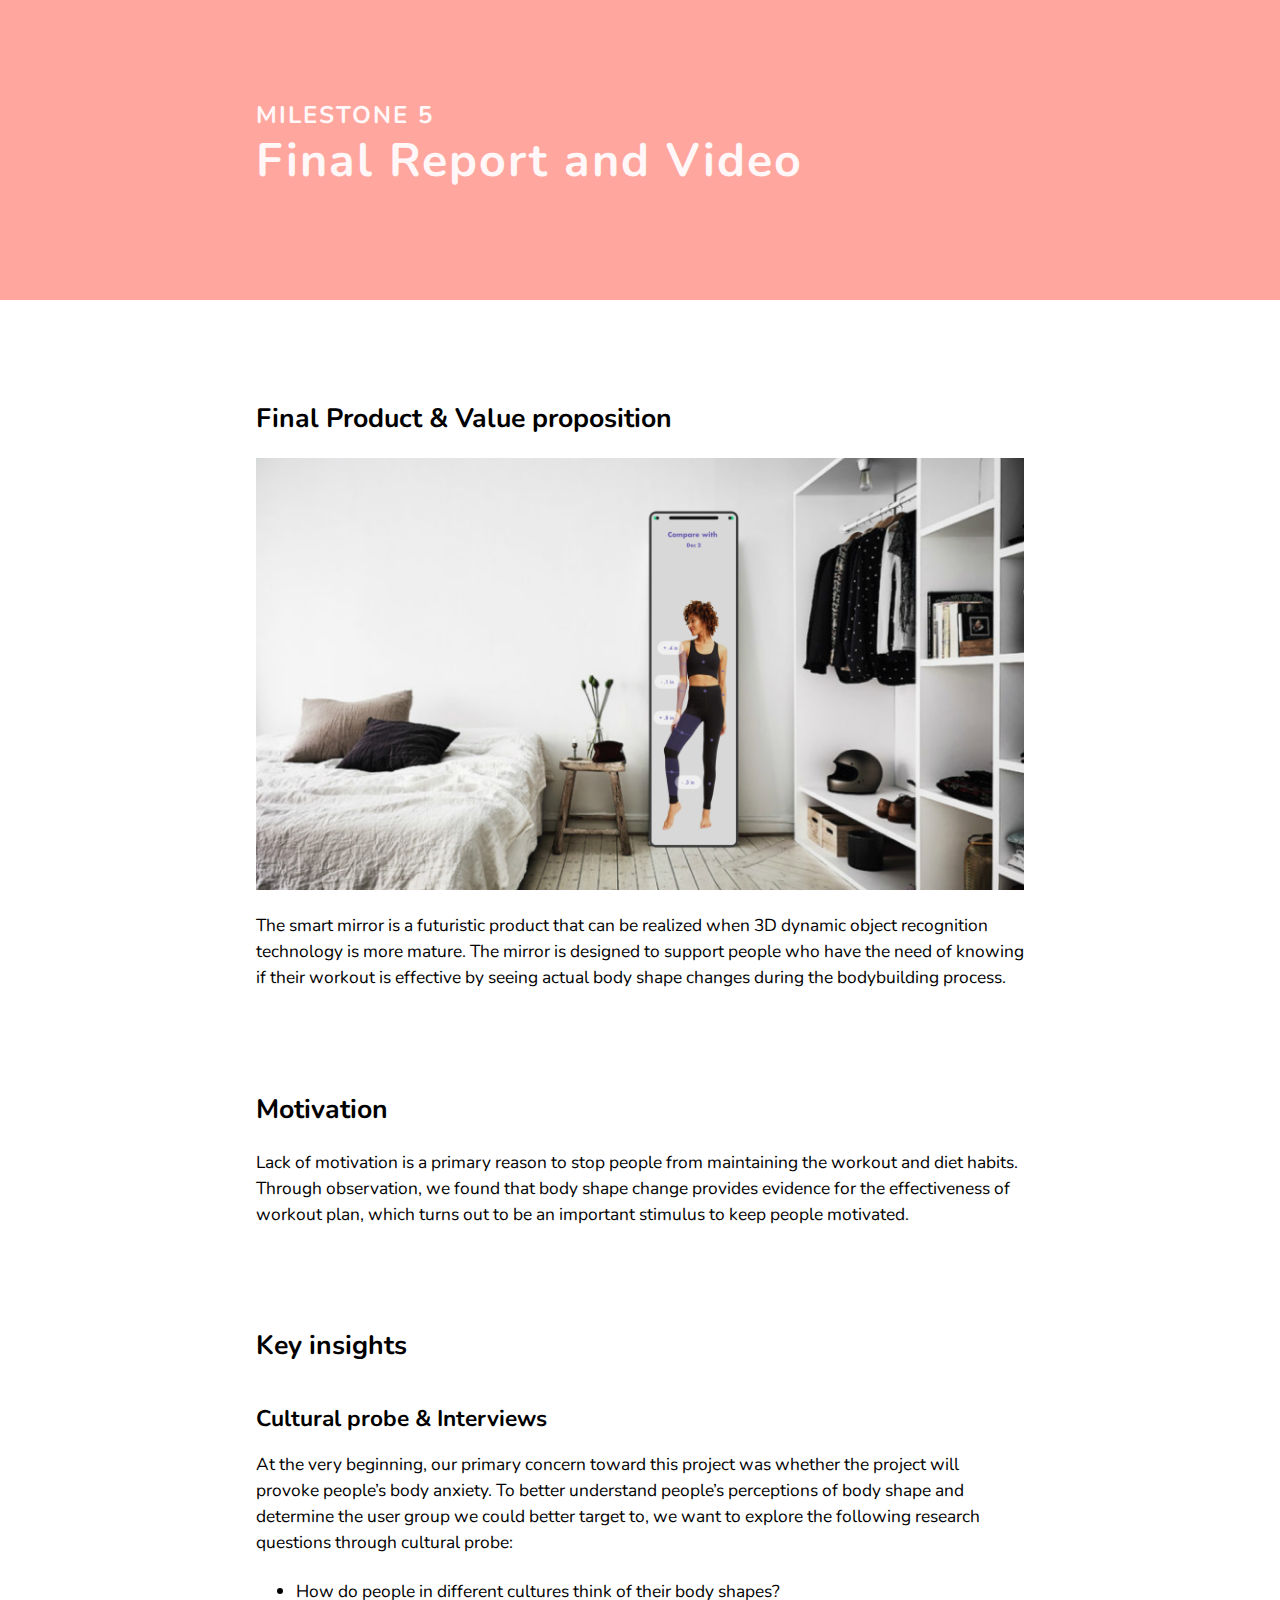
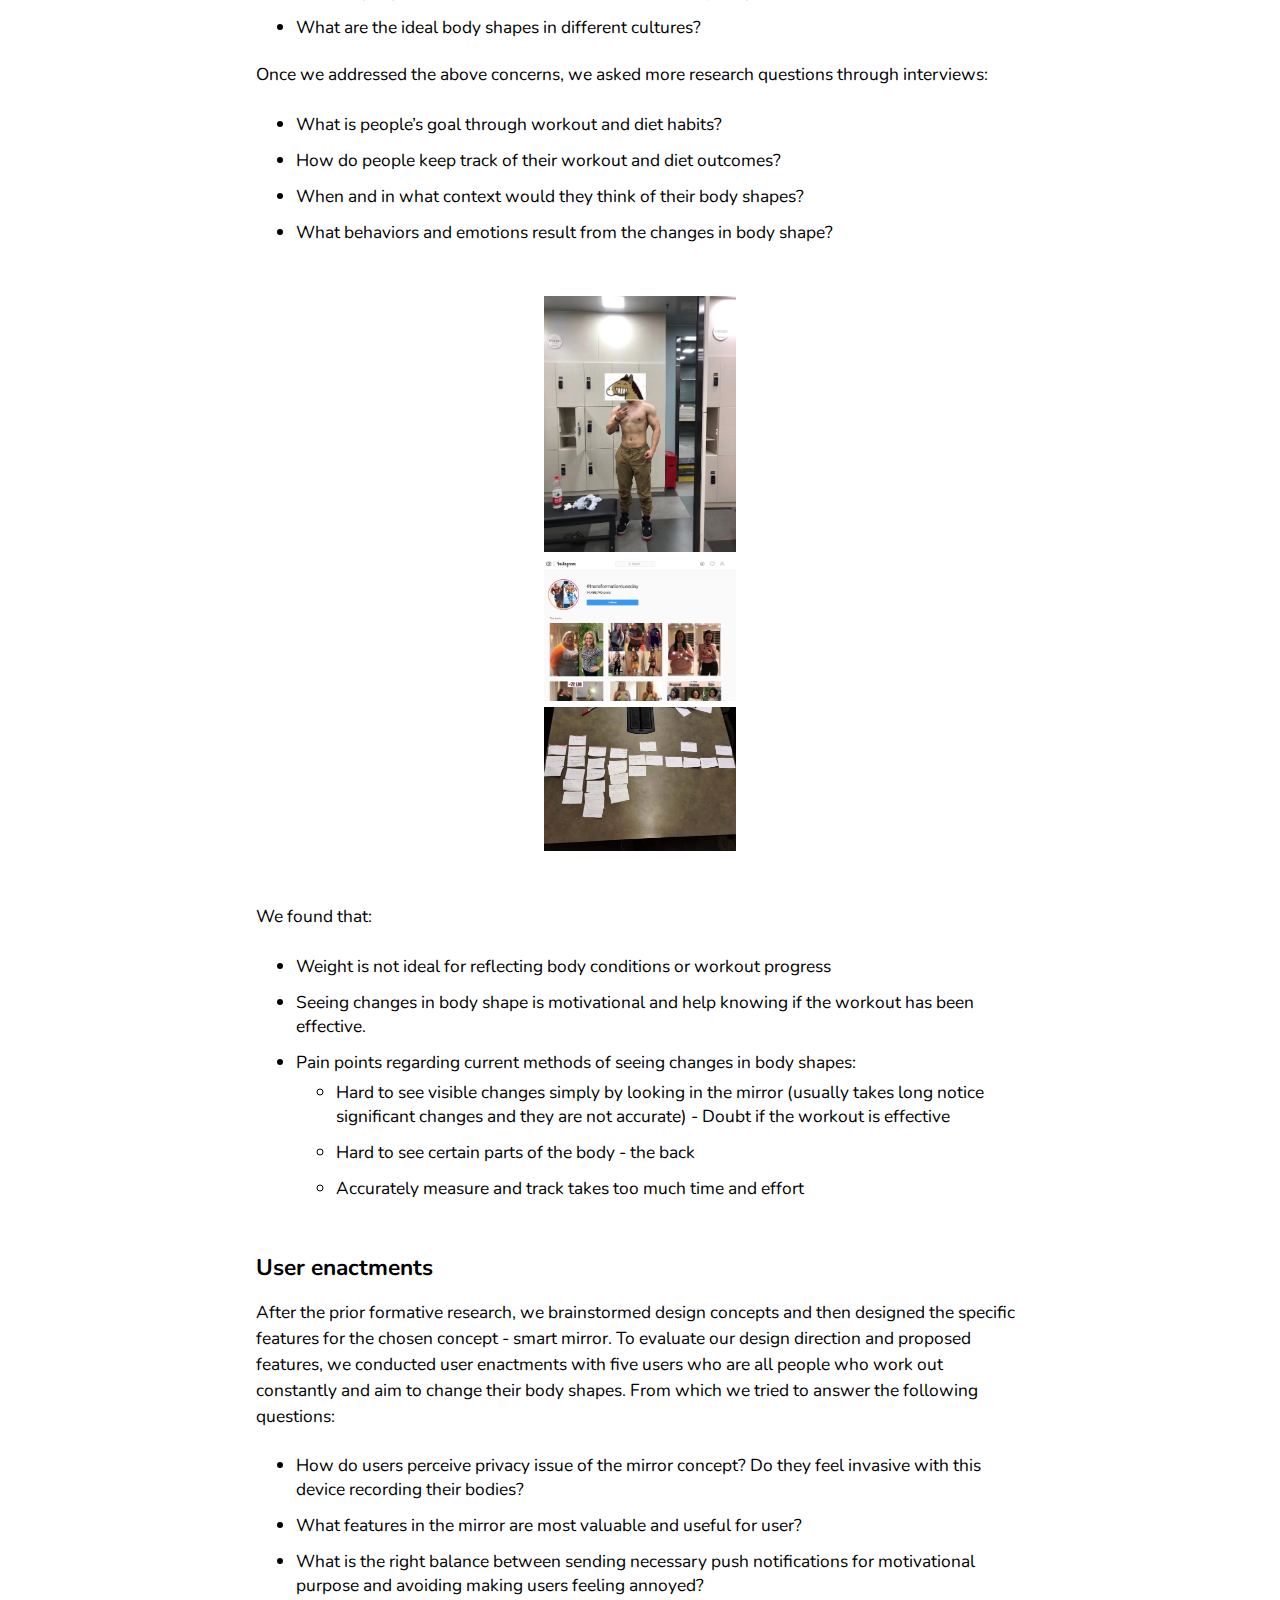
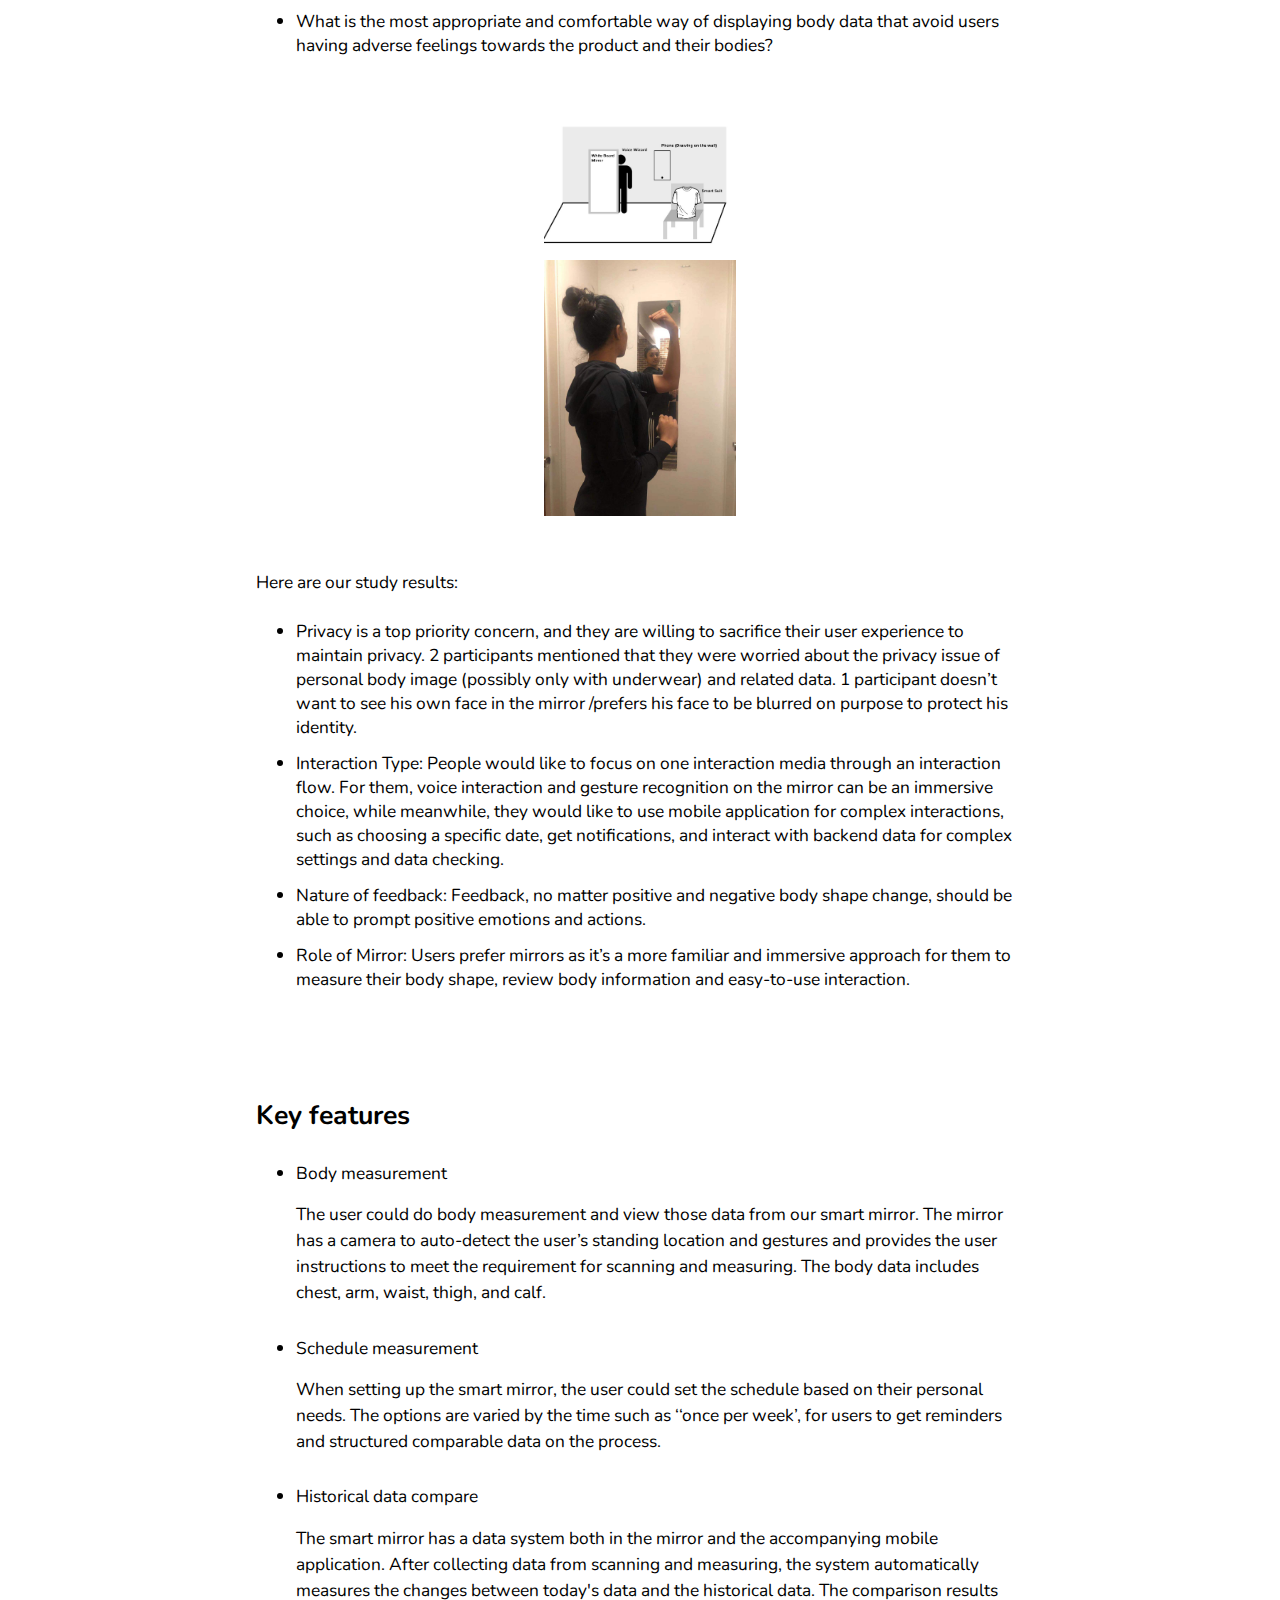
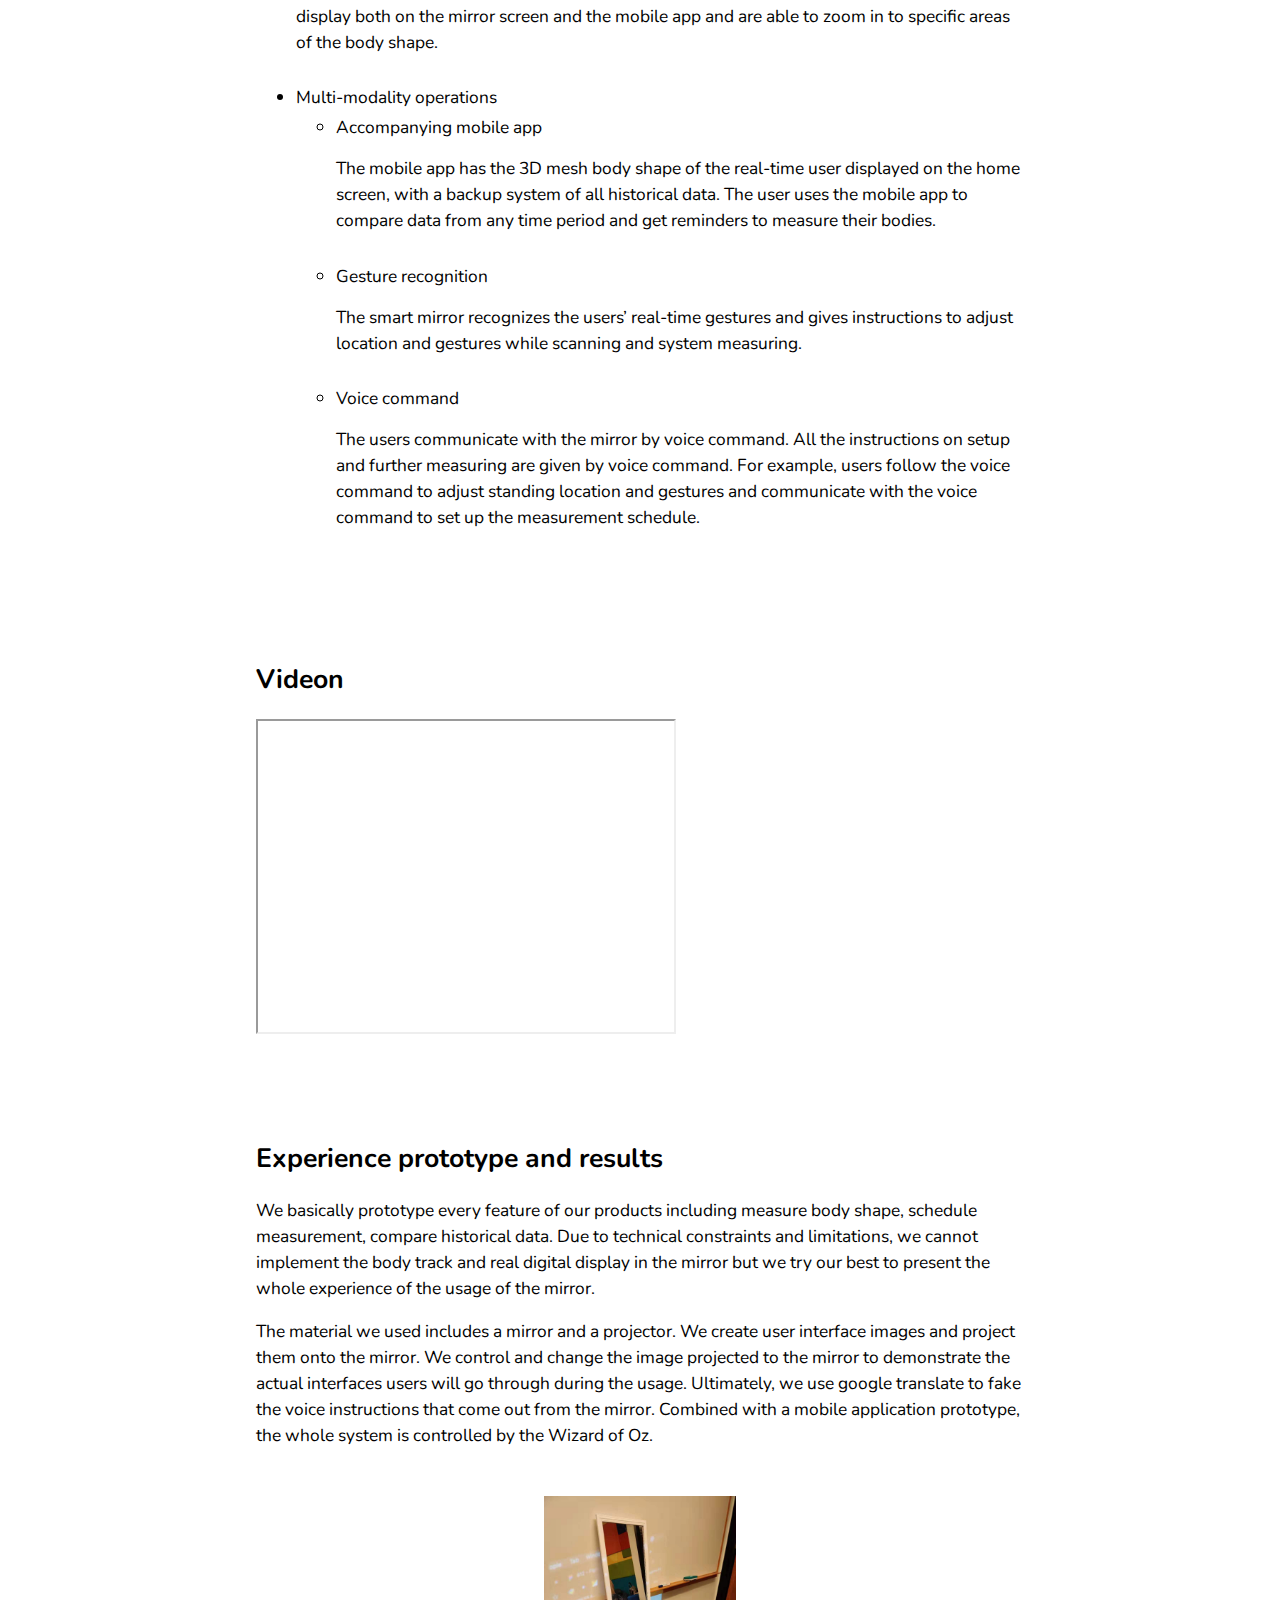
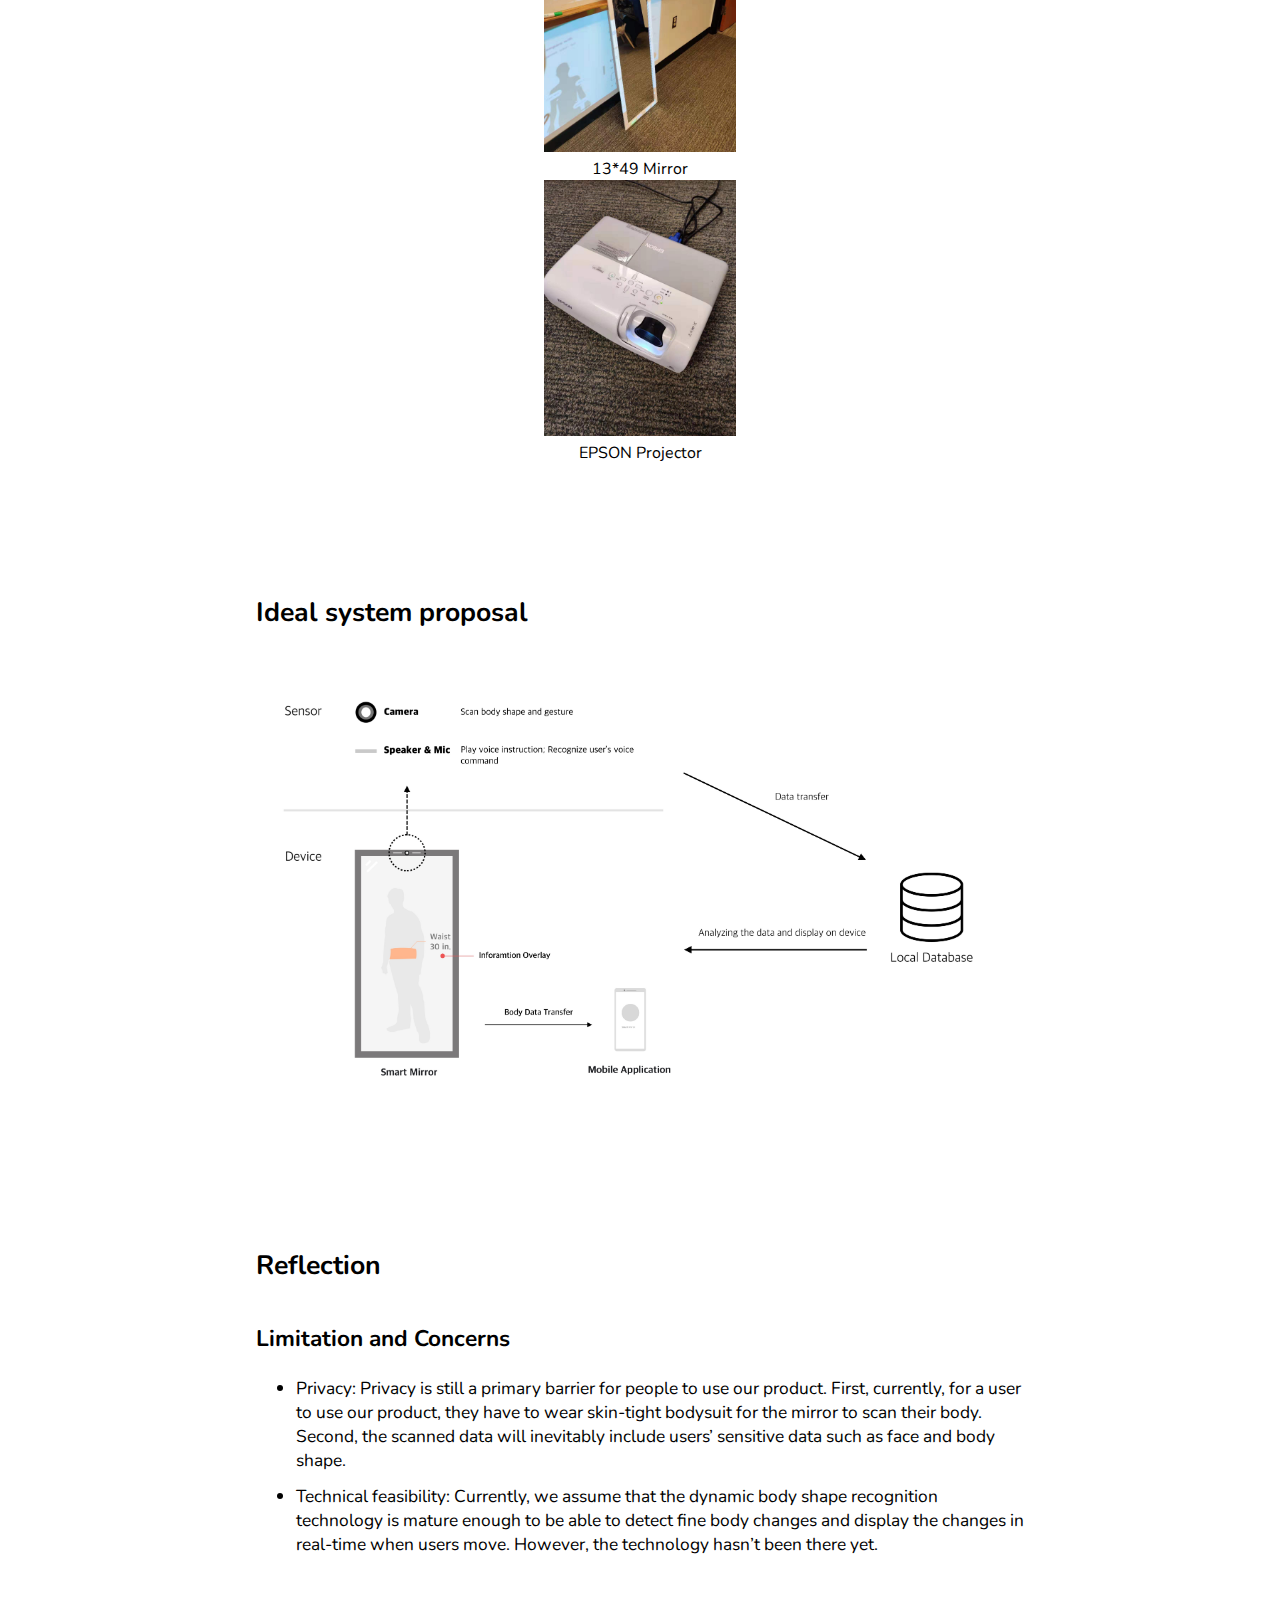
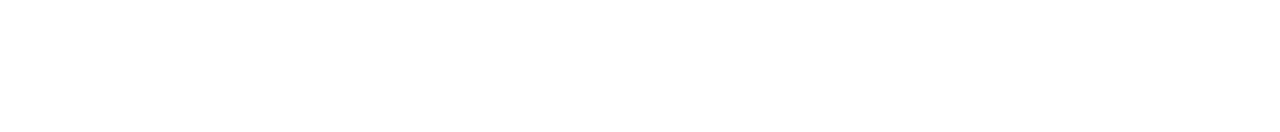
==== milestone5.html @ 4fea7755 "milestone5" ====
<!DOCTYPE html>
<html>
<head>
	<title>Group3</title>
	<link rel="stylesheet" type="text/css" href="style.css">
	<script src="https://ajax.googleapis.com/ajax/libs/jquery/3.4.1/jquery.min.js"></script>
</head>
<body>

<header class="main_h">

    <!-- <div class="row">
        <nav>
            <ul>
                <li><a href="#problem">Problem statement</a></li>
                <li><a href="#motivation">Motivation and Observations</a></li>
                <li><a href="#ideation">Ideation Process</a></li>
                <li><a href="#concepts">Concepts</a></li>
            </ul>
        </nav>

    </div> -->

</header>

<div id='main-wrapper'>
  <!-- Start Header -->
  <div class='wrapper' id='main-header'>
    <!-- <h1>Header</h1> -->
    <div id="header-wrapper">
    	<h2>MILESTONE 5</h2>
    	<h1>Final Report and Video</h1>
    </div>
  </div>
  <main>
	  <div id="final_product" class="main-section">
	  	<h2>Final Product & Value proposition</h2>
        <img class="big-picture" src="./images/milestone4/system.png" alt="System Concept">
        <p>The smart mirror is a futuristic product that can be realized when 3D dynamic object recognition technology is more mature. The mirror is designed to support people who have the need of knowing if their workout is effective by seeing actual body shape changes during the bodybuilding process.</p>
        
        
      </div>
      
      <div id="motivation" class="main-section">
        <h2>Motivation</h2>
        <p>
            Lack of motivation is a primary reason to stop people from maintaining the workout and diet habits. Through observation, we found that body shape change provides evidence for the effectiveness of workout plan, which turns out to be an important stimulus to keep people motivated.
        </p>
        
      
      </div>

      <div id="key_insights" class="main-section">
        <h2>Key insights</h2>
        <h3>Cultural probe & Interviews</h3>
        <p>At the very beginning, our primary concern toward this project was whether the project will provoke people’s body anxiety. To better understand people’s perceptions of body shape and determine the user group we could better target to, we want to explore the following research questions through cultural probe:</p>
        
        <ul>
            <li>
                How do people in different cultures think of their body shapes?
            </li>
            <li>
                What are the ideal body shapes in different cultures?
            </li>
        </ul>
        <p>Once we addressed the above concerns, we asked more research questions through interviews: </p>
        <ul>
            <li>
                What is people’s goal through workout and diet habits?
            </li>
            <li>
                How do people keep track of their workout and diet outcomes?
            </li>
            <li>
                When and in what context would they think of their body shapes?
            </li>
            <li>
                What behaviors and emotions result from the changes in body shape?
            </li>
        </ul>
        <figure>
            <img src="./images/milestone5/key1.jpg" alt="demo-mirror">
            <img src="./images/milestone5/key2.png" alt="demo-projector">
            <img src="./images/milestone5/key3.jpg" alt="demo-projector">
        </figure>
        
        <p>We found that:</p>
        <ul>
            <li>
                Weight is not ideal for reflecting body conditions or workout progress
            </li>
            <li>
                Seeing changes in body shape is motivational and help knowing if the workout has been effective.
            </li>
            <li>
                Pain points regarding current methods of seeing changes in body shapes:
                <ul>
                    <li>
                        Hard to see visible changes simply by looking in the mirror (usually takes long notice significant changes and they are not accurate) - Doubt if the workout is effective
                    </li>
                    <li>
                        Hard to see certain parts of the body - the back
                    </li>
                    <li>
                        Accurately measure and track takes too much time and effort
                    </li>
                </ul>
            </li>
        </ul>
        <h3>User enactments</h3>
        <p>After the prior formative research, we brainstormed design concepts and then designed the specific features for the chosen concept - smart mirror. To evaluate our design direction and proposed features, we conducted user enactments with five users who are all people who work out constantly and aim to change their body shapes. From which we tried to answer the following questions:</p>
        <ul>
            <li>How do users perceive privacy issue of the mirror concept? Do they feel invasive with this device recording their bodies?</li>
            <li>
                What features in the mirror are most valuable and useful for user?
            </li>
            <li>
                What is the right balance between sending necessary push notifications for motivational purpose and avoiding making users feeling annoyed?
            </li>
            <li>
                What is the most appropriate and comfortable way of displaying body data that avoid users having adverse feelings towards the product and their bodies?
            </li>
        </ul>
        <figure>
            <img src="./images/milestone5/usert1.jpg" alt="demo-mirror">
            <img src="./images/milestone5/user2.jpeg" alt="demo-projector">
        </figure>

        <p>
            Here are our study results:
        </p>

        <ul>
            <li>
                Privacy is a top priority concern, and they are willing to sacrifice their user experience to maintain privacy. 2 participants mentioned that they were worried about the privacy issue of personal body image (possibly only with underwear) and related data. 1 participant doesn’t want to see his own face in the mirror /prefers his face to be blurred on purpose to protect his identity.
            </li>
            <li>
                Interaction Type: People would like to focus on one interaction media through an interaction flow. For them, voice interaction and gesture recognition on the mirror can be an immersive choice, while meanwhile, they would like to use mobile application for complex interactions, such as choosing a specific date, get notifications, and interact with backend data for complex settings and data checking.
            </li>
            <li>
                Nature of feedback: Feedback, no matter positive and negative body shape change, should be able to prompt positive emotions and actions. 
            </li>
            <li>
                Role of Mirror: Users prefer mirrors as it’s a more familiar and immersive approach for them to measure their body shape, review body information and easy-to-use interaction.
            </li>
        </ul>
    </div>
        
        
      

      <div id="key_feature" class="main-section">
        <h2>Key features</h2>
        <ul>
            <li>
                Body measurement
                <p>
                    The user could do body measurement and view those data from our smart mirror. The mirror has a camera to auto-detect the user’s standing location and gestures and provides the user instructions to meet the requirement for scanning and measuring. The body data includes chest, arm, waist, thigh, and calf.
                </p>
            </li>
            <li>
                Schedule measurement
                <p>
                    When setting up the smart mirror, the user could set the schedule based on their personal needs. The options are varied by the time such as ‘‘once per week’, for users to get reminders and structured comparable data on the process.
                </p>
            </li>
            <li>
                Historical data compare
                <p>
                    The smart mirror has a data system both in the mirror and the accompanying mobile application. After collecting data from scanning and measuring, the system automatically measures the changes between today's data and the historical data. The comparison results display both on the mirror screen and the mobile app and are able to zoom in to specific areas of the body shape.
                </p>
            </li>
            <li>
                Multi-modality operations
                <ul>
                    <li>
                        Accompanying mobile app
                        <p>
                            The mobile app has the 3D mesh body shape of the real-time user displayed on the home screen, with a backup system of all historical data. The user uses the mobile app to compare data from any time period and get reminders to measure their bodies.
                        </p>
                    </li>
                    <li>
                        Gesture recognition
                        <p>
                            The smart mirror recognizes the users’ real-time gestures and gives instructions to adjust location and gestures while scanning and system measuring.
                        </p>
                    </li>
                    <li>
                        Voice command
                        <p>
                            The users communicate with the mirror by voice command. All the instructions on setup and further measuring are given by voice command. For example, users follow the voice command to adjust standing location and gestures and communicate with the voice command to set up the measurement schedule.
                        </p>
                    </li>
                </ul>
            </li>
        </ul>
        </div>
        
        
      

      <div id="video" class="main-section">
        <h2>Videon</h2>
        <iframe width="420" height="315"
        src="https://youtu.be/eNQtEn109uY">
        </iframe>
      
      </div>

    <div id="prototype" class="main-section">
        <h2>Experience prototype and results</h2>
        <p>
            We basically prototype every feature of our products including measure body shape, schedule measurement, compare historical data. Due to technical constraints and limitations, we cannot implement the body track and real digital display in the mirror but we try our best to present the whole experience of the usage of the mirror. 
        </p>
        <p>
            The material we used includes a mirror and a projector. We create user interface images and project them onto the mirror. We control and change the image projected to the mirror to demonstrate the actual interfaces users will go through during the usage. Ultimately, we use google translate to fake the voice instructions that come out from the mirror. Combined with a mobile application prototype, the whole system is controlled by the Wizard of Oz.
        </p>
        <figure>
                <img src="./images/milestone4/Mirror.jpeg" alt="demo-mirror">
                <figcaption>13*49 Mirror</figcaption>
                <img src="./images/milestone4/Projector.jpeg" alt="demo-projector">
                <figcaption>EPSON Projector</figcaption>
        </figure>
        
    
    </div>

    <div id="ideal" class="main-section">
        <h2>Ideal system proposal</h2>
        <img src="./images/milestone4/high-level.jpg" alt="high-level architecture">
        
    </div>

    <div id="reflection" class="main-section">
        <h2>Reflection</h2>
        <h3>Limitation and Concerns</h3>
        <ul>
            <li>
                Privacy: Privacy is still a primary barrier for people to use our product. First, currently, for a user to use our product, they have to wear skin-tight bodysuit for the mirror to scan their body. Second, the scanned data will inevitably include users’ sensitive data such as face and body shape.
            </li>
            <li>
                Technical feasibility: Currently, we assume that the dynamic body shape recognition technology is mature enough to be able to detect fine body changes and display the changes in real-time when users move. However, the technology hasn’t been there yet.
            </li>
        </ul>
        
    </div>
    


	  
  
  </main>

  <footer class='wrapper' id='main-footer'>
    
  </footer>
</div>


</body>
</html>
---- style.css ----
@import url('https://fonts.googleapis.com/css?family=Nunito:400,700,900&display=swap');

* {
  box-sizing: border-box;
}

body {
	font-family: 'Nunito', sans-serif;
	width: 100vw;
	margin: 0;
  background-color: white;
}

h1 {
	font-weight: bold;
	color: #FFA69E;
}

h2 {
	font-weight: bold;
	font-size: 20pt;
}

h3 {
  font-weight: bold;
  font-size: 17pt;
  margin: 0;
  margin-top: 40px;
}





.main_h {
  position: fixed;
  max-height: 70px;
  z-index: 999;
  width: 100%;
  padding-top: 20px;
  height: 20%;
  background: none;
  overflow: hidden;
  -webkit-transition: all 0.3s;
  transition: all 0.3s;
  opacity: 0;
  top: -100px;
  padding-bottom: 6px;
}

.sticky {
  background-color: #fff;
  opacity: 1;
  top: 0px;
  border-bottom: 1px solid gainsboro;
}

img {
  width: 50%;
  height: auto;
  margin: 0 auto;
}


nav {
  width: 100%;
}

nav ul {
  list-style: none;
  overflow: hidden;
  text-align: left;
  margin:0;
  padding: 0;
}

nav ul li {
  display: inline-block;
  margin-right: 35px;
  line-height: 1.5;
}

nav ul a {
  color: #888888;
  text-transform: uppercase;
  text-decoration: none;
  font-size: 12pt;
}

.row {
  width: 60%;
  margin: 0 auto;
  position: relative;
  padding: 0;
}


p {
  font-size: 13pt;
  line-height: 1.5;
}

li {
  font-size: 13pt;
  padding: 6px 0;
}

#main-wrapper {
	width: 100%;
}


#main-header {
  position: relative;
  width: 100%;
  background: #FFA69E;
  -webkit-background-size: cover;
  -moz-background-size: cover;
  background-size: cover;
  padding-top: 100px;
  min-height: 300px;
  letter-spacing: 2px;
}

#header-wrapper {
    width: 60%;
    margin:0 auto;
}

#header-wrapper h2 {
	color: #FFF7F8;
	font-size: 18pt;
    font-weight: black;
    line-height: 1.3;
    margin: 0;
}

#header-wrapper h1 {
	color: #FFF7F8;
	font-size: 35pt;
    font-weight: black;
    line-height: 1.3;
    margin: 0;
}

main {
	width: 60%;
	margin: 0 auto;
	margin-top: 70px;
}

.main-section {
	margin-top: 100px;
}

figure {
	margin: 0 auto;
	width: 50%;
	text-align: center;
	padding-top: 30px;
	padding-bottom: 30px;

}

#motivation ol{
	list-style-type: none;
	padding-left: 0;
}

#motivation ol li {
	margin-top: 50px;
}


#concepts .concept-image {
	margin: 0 auto;
	width: 60%;
	padding: 0;
}

#concepts .concept-image img {
	width: 100%;
	margin: 0;
}

#concept1 img {
	width: 80%;
}

.rotate90 {
	transform: rotate(-90deg);
}

#refine_concepts img {
  width:50%;
  height:auto;
}

.persona img{
  width:100%;
  height:auto;
}

footer {
	width: 60%;
	margin: 0 auto;
	margin-top: 70px;
	padding-bottom: 100px;
}



table, th, td {
  border: 1px solid black;
  border-collapse: collapse;
  padding: 10px;
}

ol li p{
  margin: 2px;
}

.storyboard_img {
  width: 50%;
  margin-left: 10%;
}

.system_img {
  width: 100%;
}

#drawback p{
  font-size: 12pt;
}

#sys-concept img{
  width: 100%;
}

img.big-picture {
  width: 100vw;

}


#prototyping img {
  width: 100%;
}

#final_product .big-picture {
  width: 100%;
}

#ideal img{
  width: 100%;
}
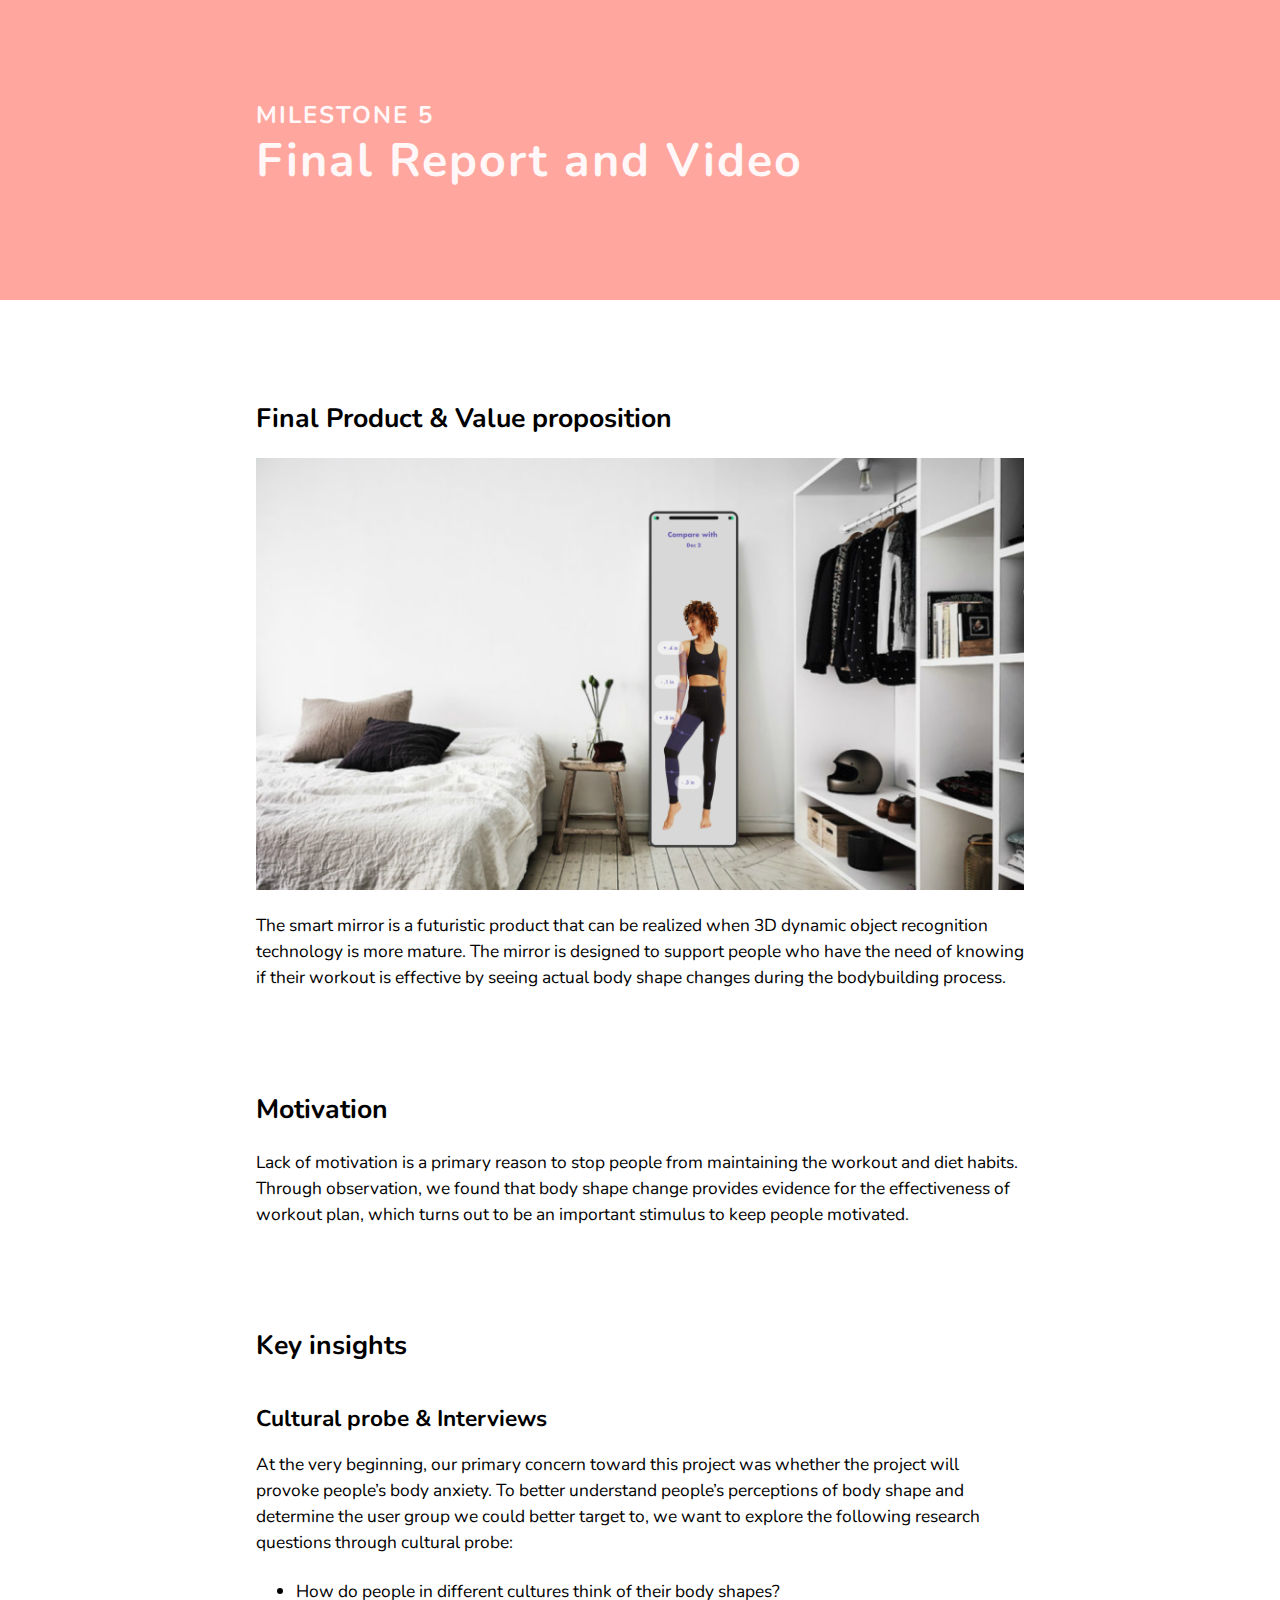
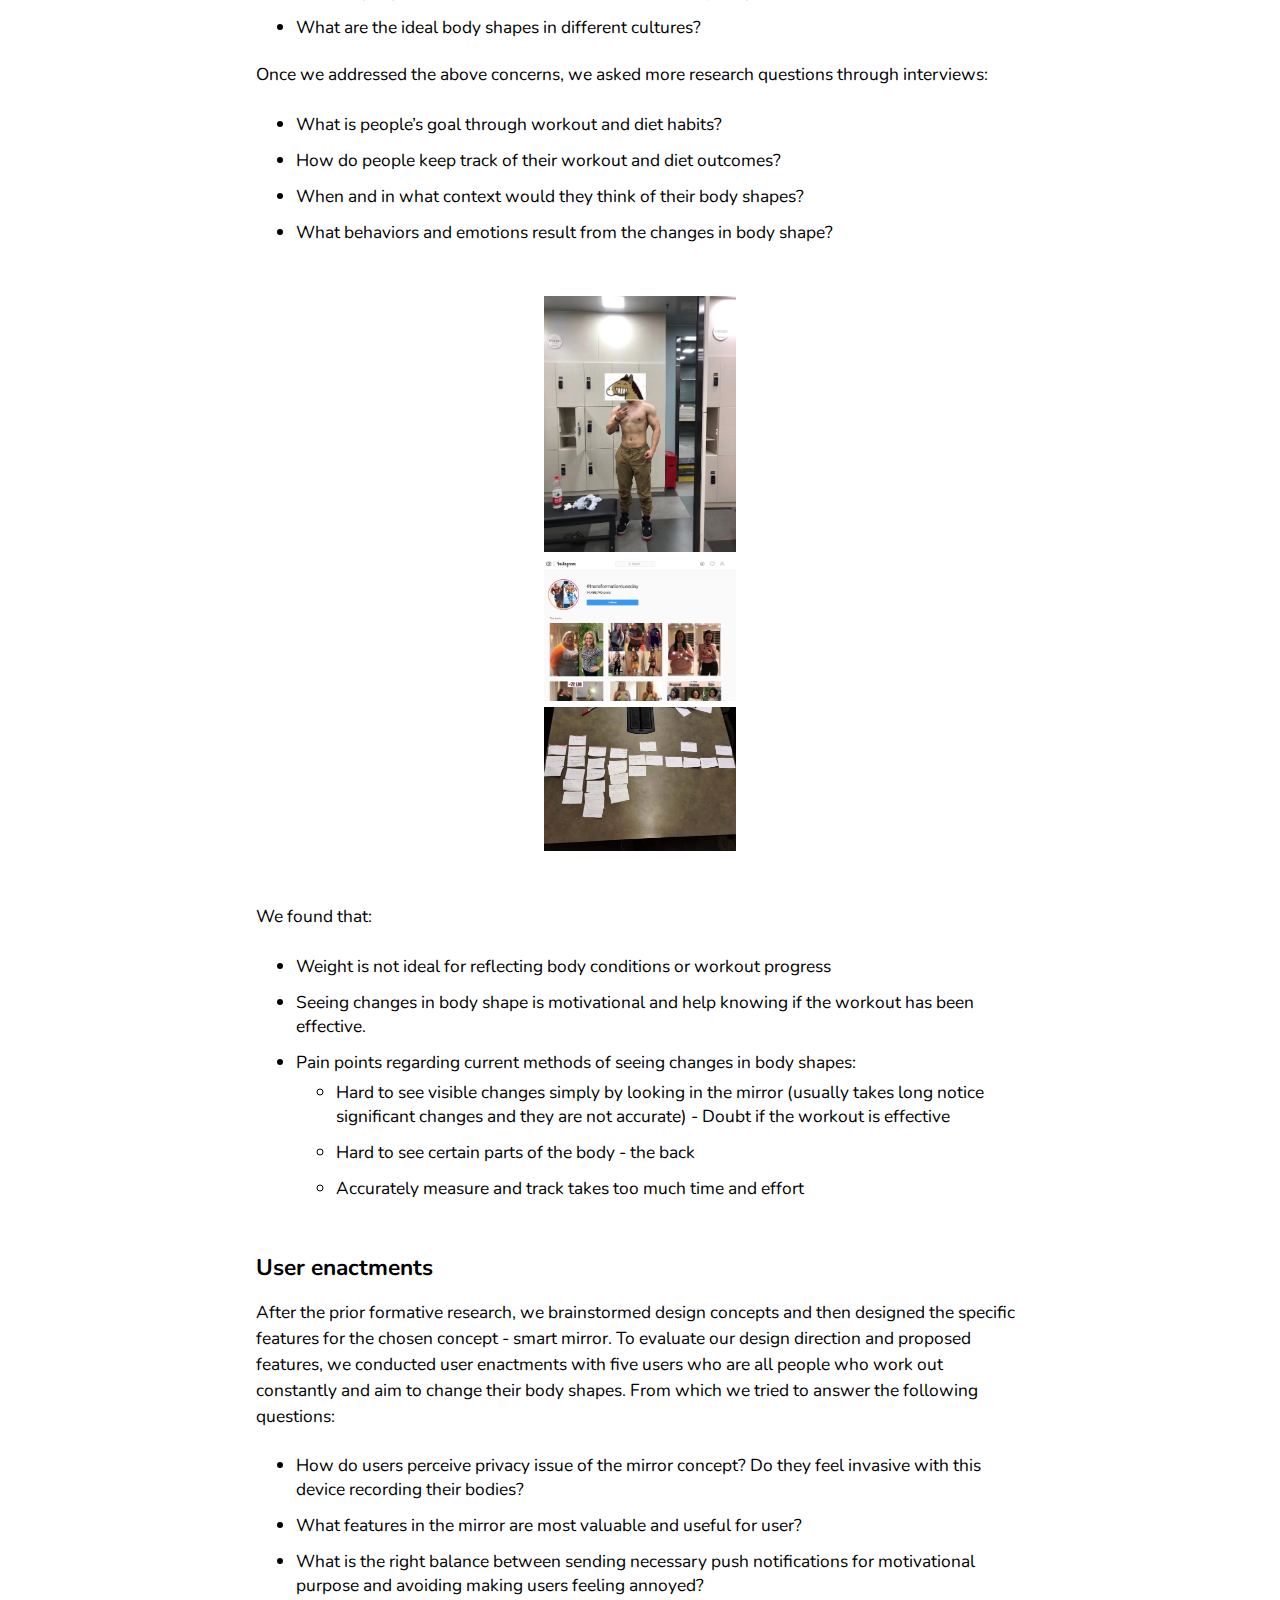
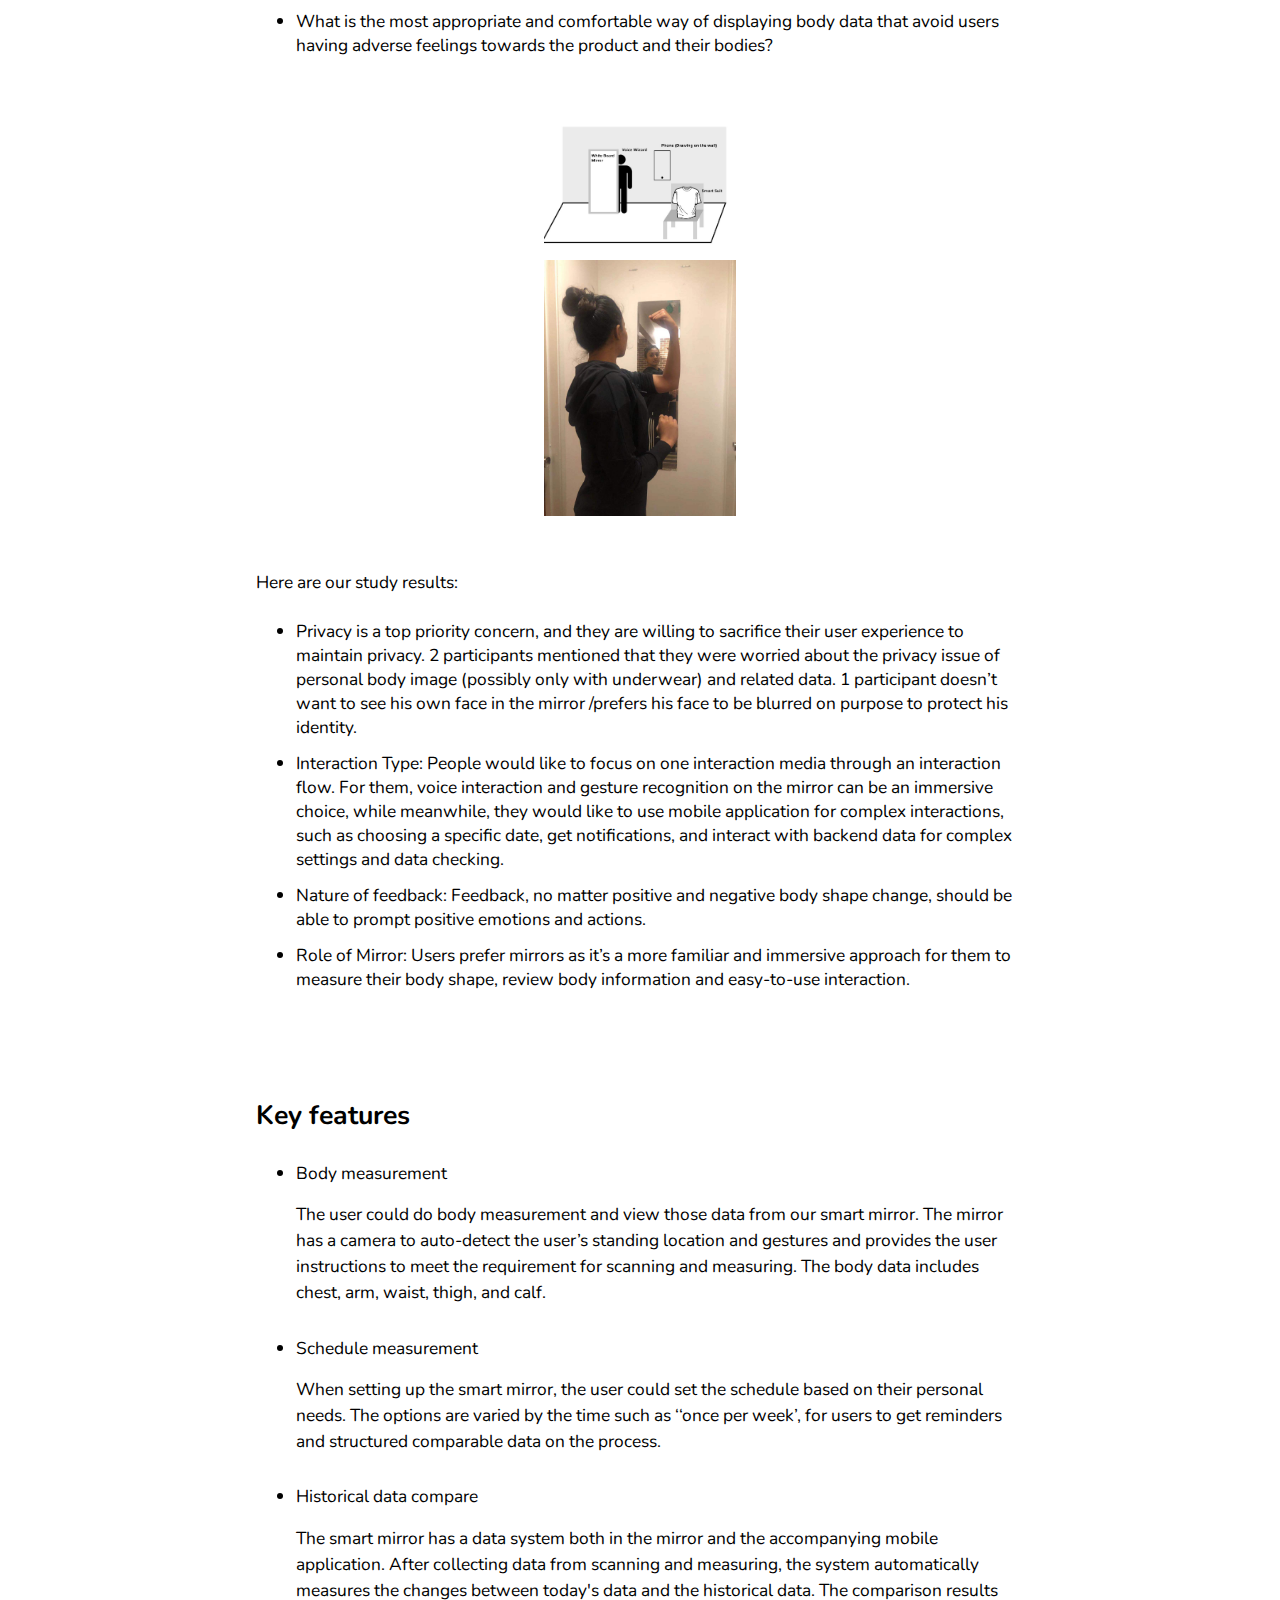
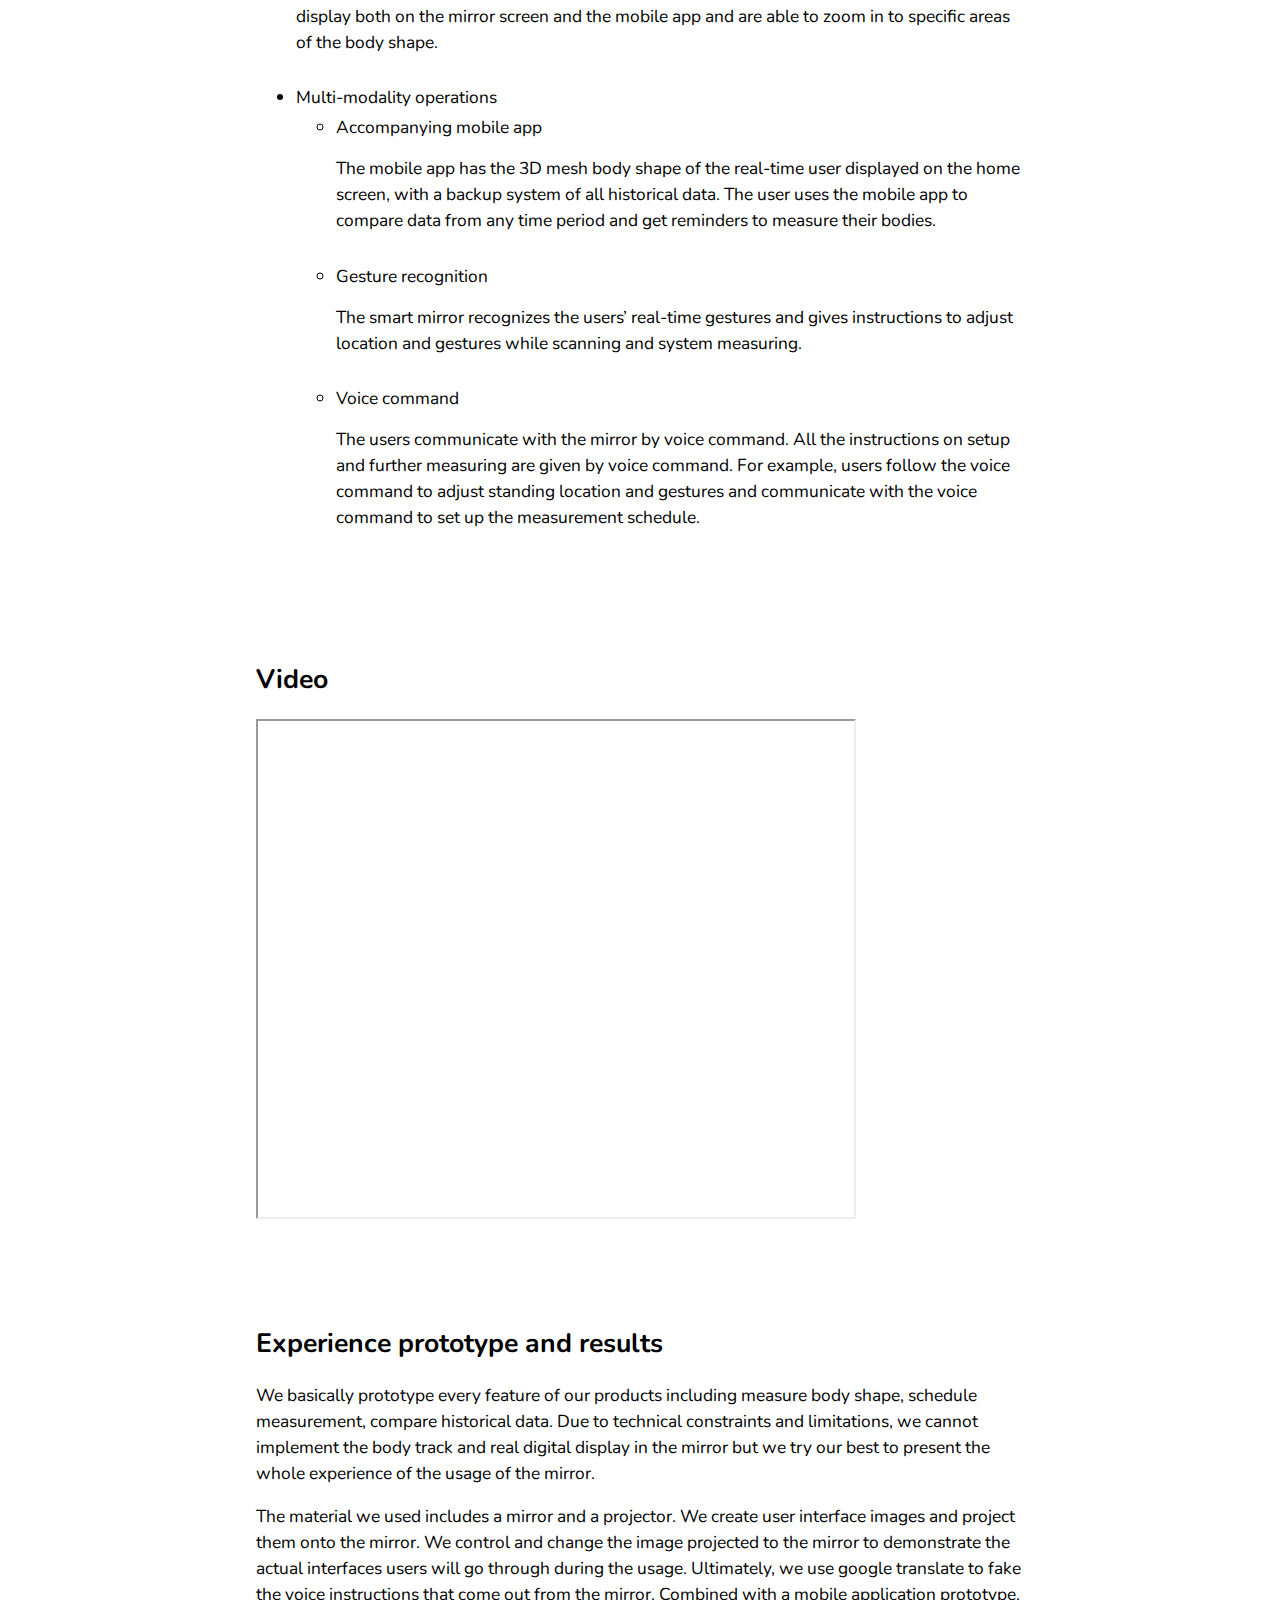
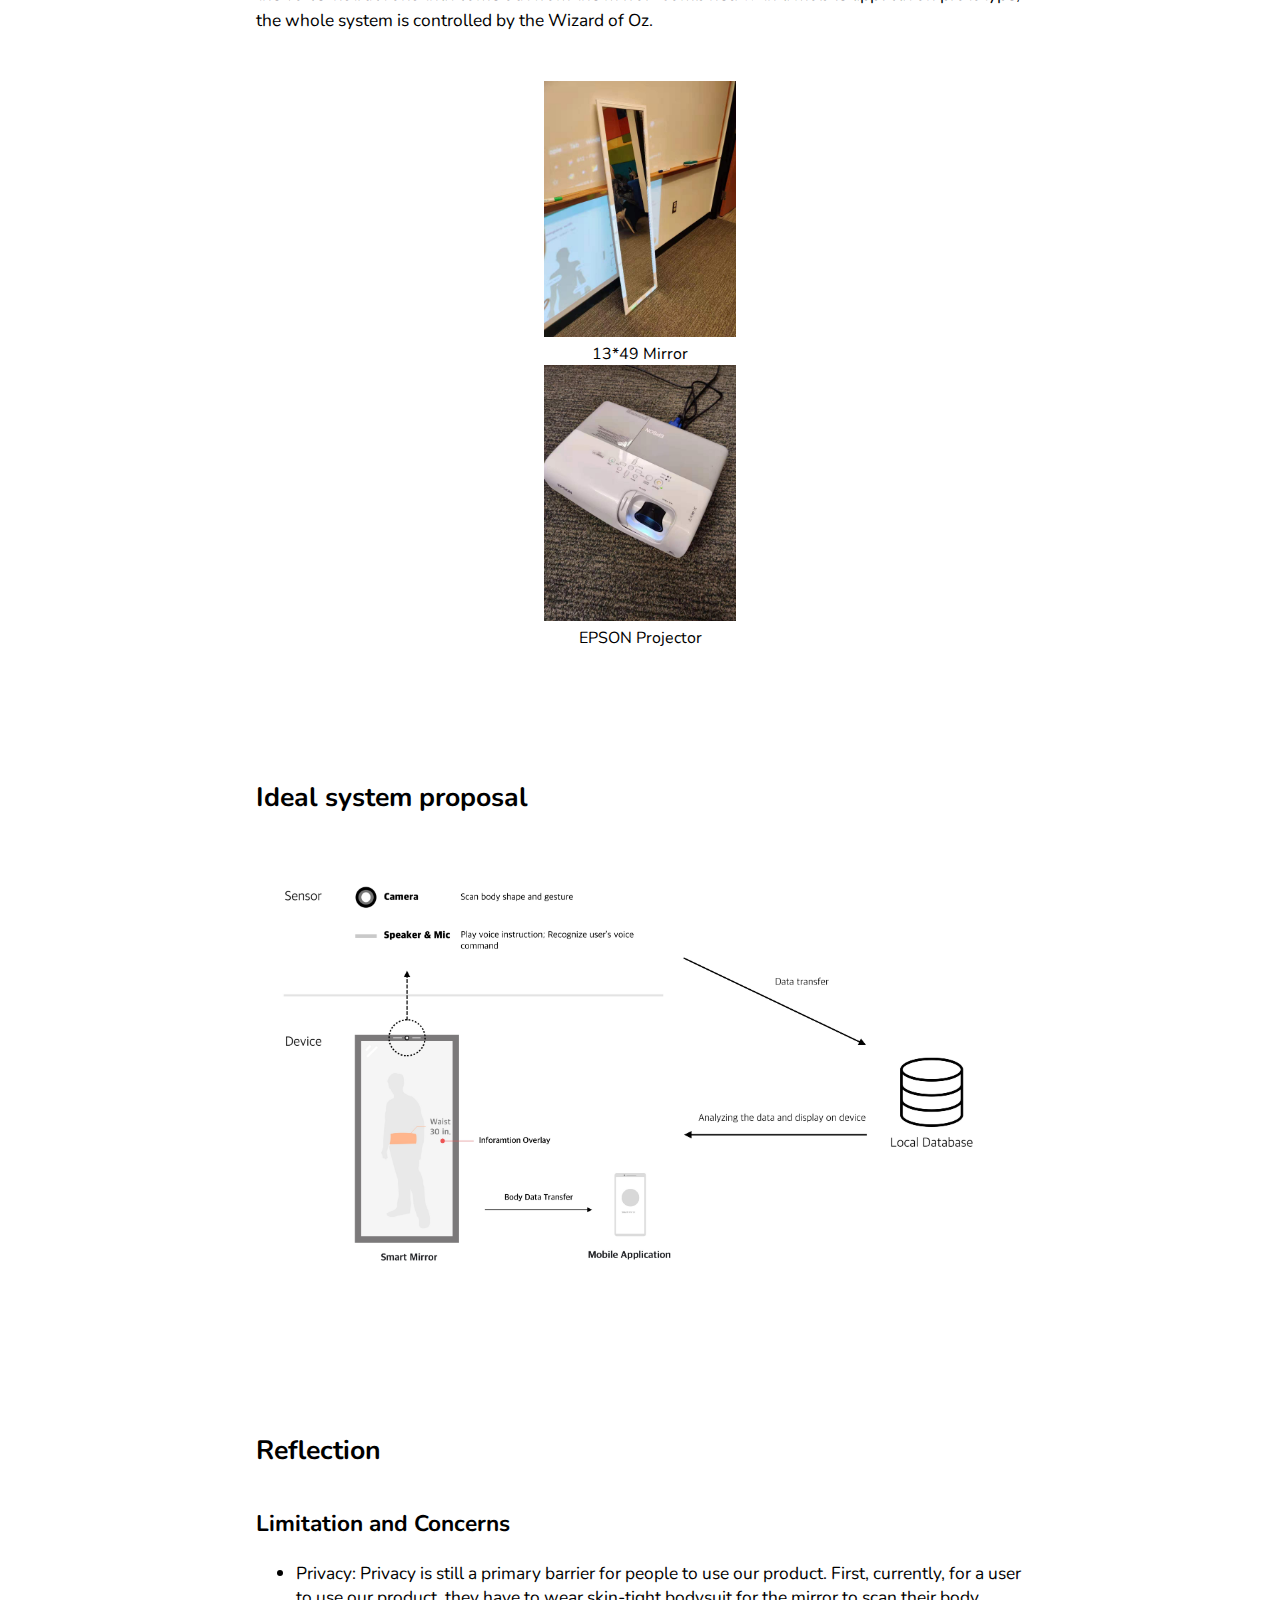
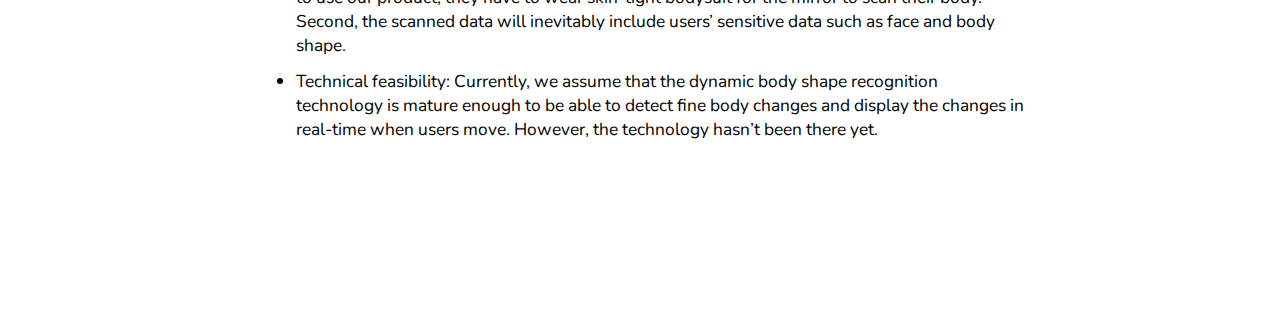
==== commit c2a0ec1e: "milestone5" ====
--- a/milestone5.html
+++ b/milestone5.html
@@ -200,9 +200,9 @@
       
 
       <div id="video" class="main-section">
-        <h2>Videon</h2>
-        <iframe width="420" height="315"
-        src="https://youtu.be/eNQtEn109uY">
+        <h2>Video</h2>
+        <iframe width="600" height="500"
+        src="https://www.youtube.com/embed/eNQtEn109uY">
         </iframe>
       
       </div>
